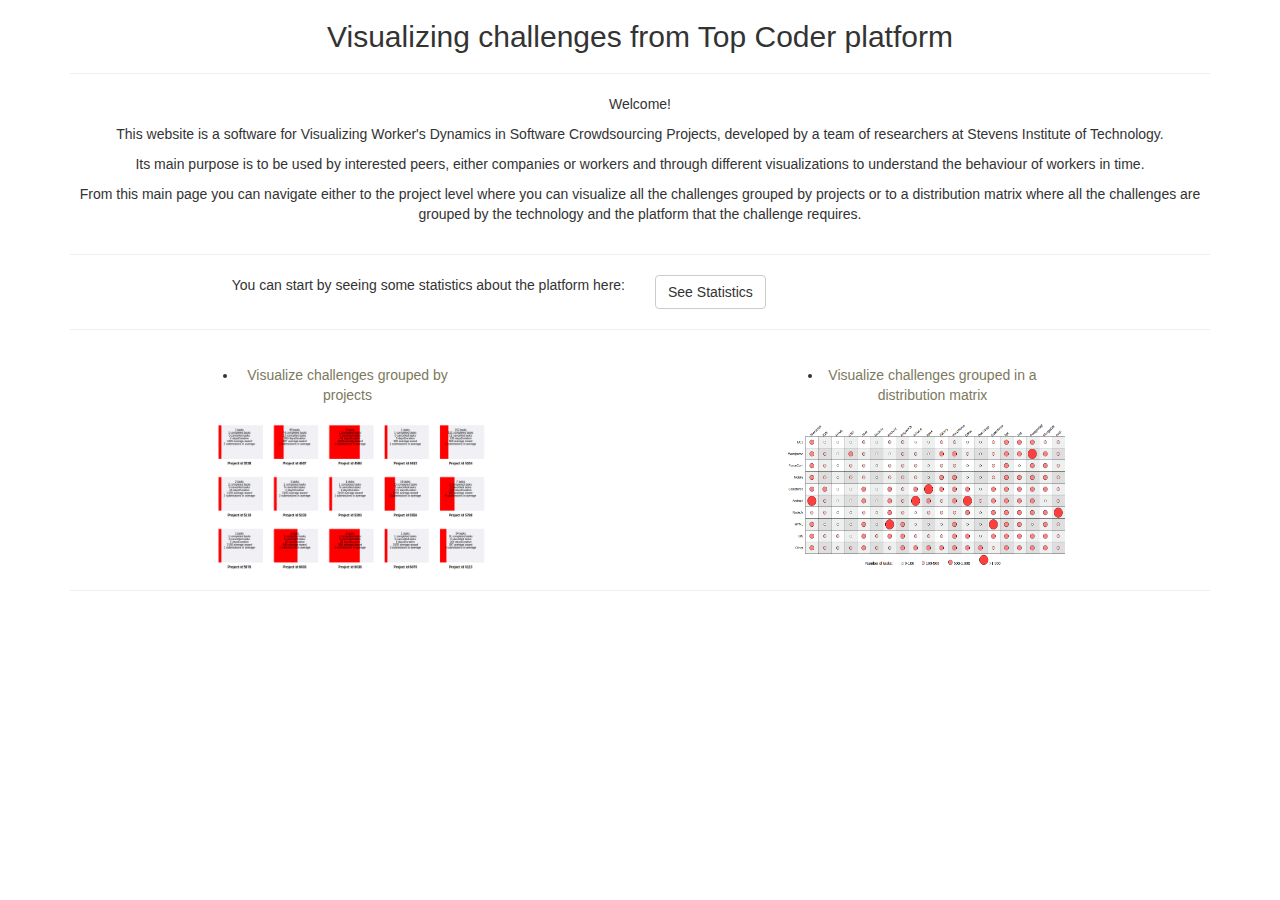
==== gui/index.html @ fe658c95 "Created platform statistics page. Added additional libraries." ====
<!DOCTYPE html>
<html lang="en">
<head>
	<meta charset="UTF-8">
	<title>Welcome</title>
	<link rel="stylesheet" href="css/style.css">
	<link rel="stylesheet" href="css/bootstrap.min.css">

	<script src='js/libs/jquery-1.7.2.js' type='text/javascript'></script>
	<script src='js/libs/bootstrap.min.js' type='text/javascript'></script>

	<style>
		li span { position: relative; left: -20px; color: #7c795d; font-family: 'Helvetica Neue', sans-serif;  }
		ul{ text-align:center; width:300px;margin-left:auto;margin-right:auto}
li{ float:left;padding:15px}
	</style>
</head>
<body>
	<div class="container" align="center">
		<h2 align="center">Visualizing challenges from Top Coder platform</h2>

		<hr>

		<div class="row">
			<p> Welcome! </p>
			<p> 
				This website is a software for Visualizing Worker's Dynamics in Software Crowdsourcing Projects,
				developed by a team of researchers at Stevens Institute of Technology.
			</p>
			<p>
				Its main purpose is to be used by interested peers, either companies or workers and through different
				visualizations to understand the behaviour of workers in time.
			</p>
			<p>
				From this main page you can navigate either to the project level where you can visualize all the 
				challenges grouped by projects or to a distribution matrix where all the challenges are grouped by the
				technology and the platform that the challenge requires.
			</p>
		</div>

			<hr>
		<div class="row">
			<div class="col-sm-6">
				<p style="float: right;"> You can start by seeing some statistics about the platform here: </p>
			</div>
			<div class="col-sm-6">
				<button type="button" class="btn btn-default" id="statistics" style="float: left;">See Statistics</button>				
			</div>
		</div>

			<hr>

		<div class="row">
			<div class="col-sm-6">
				<ul>
					<li><span>Visualize challenges grouped by projects</span></li>
				</ul>
				<a href="projects.html" 
					onMouseOver="return changeImage('groupedButton', 'data/grouped_by_projects.png')"
					onMouseOut= "return changeImage('groupedButton', 'data/small_multiples.png')" >
					<img name="groupedButton" src="data/small_multiples.png" width="300" height="150" border="0" alt="javascript button">
				</a>
			</div>
			<div class="col-sm-6">
				<ul>
					<li><span>Visualize challenges grouped in a distribution matrix</span></li>
				</ul>
				<a href="matrix.html" 
					onMouseOver="return changeImage('matrixButton', 'data/grouped_matrix.png')" 
					onMouseOut= "return changeImage('matrixButton', 'data/matrix.png')">
					<img name="matrixButton" src="data/matrix.png" width="300" height="150" border="0" alt="javascript button">
				</a>
			</div>
		</div>
		<hr>
	</div>

	<script>window.jQuery || document.write('<script src="js/libs/jquery-1.7.2.min.js"><\/script>')</script>

	<script src="js/libs/coffee-script.js"></script>
	<script src="js/libs/isotope.pkgd.min.js"></script>
	<script src="js/libs/d3.min.js"></script>
	<script src="js/libs/queue.min.js"></script>

	<script type="text/javascript">
		function changeImage(button, path) {
			document.images[button].src = path;
			return true;
		}

		$('#statistics').on('click', function (e) {
			url = 'statistics.html';
			window.open(url, '_self')
		})
	</script>
</body>
<html>
---- gui/css/style.css ----
.chart {
	float: left;
	padding-right: 5px;
	padding-bottom: 5px;
	padding-top:0;
	padding-left:0;
}

.chart2 {
  padding-right: 5px;
  padding-bottom: 5px;
  padding-top:0;
  padding-left:0;
}

.background {
	fill: #F0F0F5;
}

.title {
	font-size: 12px;
	font-weight: bold
}

.info {
	font-size: 10px;
}

.mouse_preview {
  pointer-events: all;
  cursor: pointer;
  fill: #F0F0F5;
}

.area-unf {
  fill: #FF0000;
}

.area {
  fill: #cec6b9;
}

.line {
  fill: none;
  stroke: #74736c;
  stroke-width: 1.4px;
}

svg {
  font-size: 10px;
}

.axis line, .grid line {
  stroke-width: .5px;
  shape-rendering: crispEdges;
  stroke: #fff;
  opacity: 0.5;
  pointer-events: none;
}

.axis path {
  display: none;
}

.hidden {
  display:none;
  opacity: 0.0;
}

#button-wrap-sort {
  width: 250px;
  margin-left: auto;
  margin-right: auto;
  height: 40px;
  margin-bottom: 10px;
  padding-left: 5px;
}

#button-wrap-filter {
  width: 380px;
  margin-left: auto;
  margin-right: auto;
  height: 40px;
  margin-bottom: 10px;
  padding-left: 5px;
}

#button-color-by {
  width: 260px;
  margin-left: auto;
  margin-right: auto;
  height: 40px;
  margin-bottom: 10px;
  padding-left: 5px;
}


.button {
  cursor: pointer;
  float: left;
  width: 107px;
  height: 30px;
  text-align: center;
  background: #fcfcfc;
  border: 1px solid #cecece;
  display: block;
  padding-top: 5px;
  margin-top: 10px;
  margin-left: 10px;
  border-radius: 5px 5px 5px 5px;
}

.button.active {
  box-shadow: inset 0px 0px 7px rgba(0,0,0,0.18);
  pointer-events: none;
  background-color: #e6e6e6;
}

#button-handles {
  width: 500px;
  margin-left: auto;
  margin-right: auto;
  height: 40px;
  margin-bottom: 10px;
  padding-left: 5px;
}

#colorBy {
  background-color: #F0F0F5;
}

body { font: 12px Arial;}

path { 
    stroke: black;
    stroke-width: 2;
    fill: none;
}

.axis path,
.axis line {
    fill: none;
    stroke: grey;
    stroke-width: 1;
    shape-rendering: crispEdges;
}

.clickable {
  cursor: pointer;
}

.slice text {
  font-size: 16pt;
  font-family: Arial;
}

/* project level stuff */
#nav {
    line-height:30px;
    background-color:#eeeeee;
    height:100vh;
    width:170px;
    float:left;
    padding:5px;
    position:fixed;
}

#nav_title {
    background-color:blue;
    height:50px;
    width:170px;
    position:fixed;
}

#nav li{
  margin: 10px 0;
}
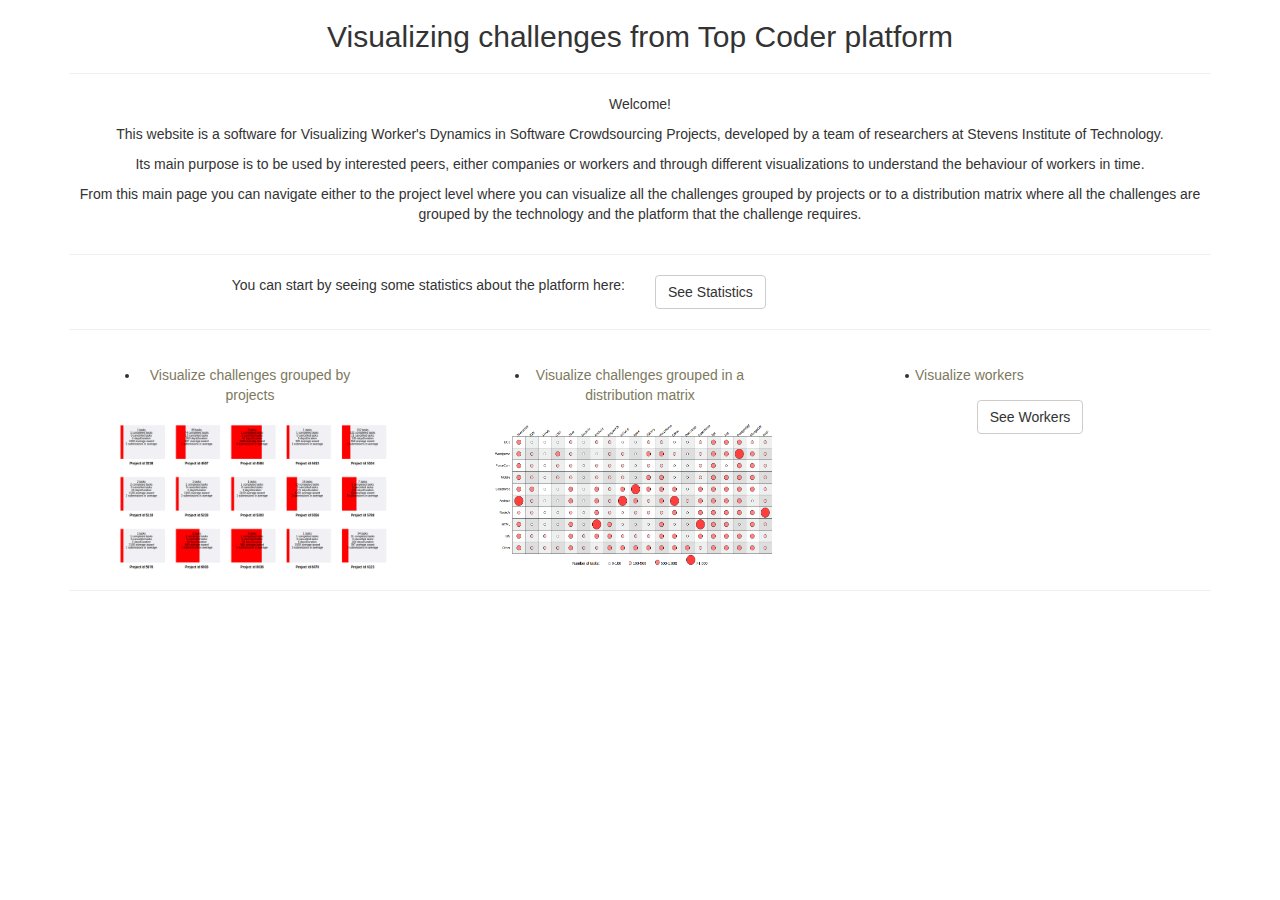
==== commit 7c435dc8: "Added info + created new page for searching workers." ====
--- a/gui/index.html
+++ b/gui/index.html
@@ -51,7 +51,7 @@
 			<hr>
 
 		<div class="row">
-			<div class="col-sm-6">
+			<div class="col-sm-4">
 				<ul>
 					<li><span>Visualize challenges grouped by projects</span></li>
 				</ul>
@@ -61,7 +61,7 @@
 					<img name="groupedButton" src="data/small_multiples.png" width="300" height="150" border="0" alt="javascript button">
 				</a>
 			</div>
-			<div class="col-sm-6">
+			<div class="col-sm-4">
 				<ul>
 					<li><span>Visualize challenges grouped in a distribution matrix</span></li>
 				</ul>
@@ -70,6 +70,16 @@
 					onMouseOut= "return changeImage('matrixButton', 'data/matrix.png')">
 					<img name="matrixButton" src="data/matrix.png" width="300" height="150" border="0" alt="javascript button">
 				</a>
+			</div>
+			<div class="col-sm-4">
+				<div class="row">
+					<ul>
+						<li><span>Visualize workers</span></li>
+					</ul>
+				</div>
+				<div class="row">
+					<button type="button" class="btn btn-default" id="workers">See Workers</button>
+				</div>
 			</div>
 		</div>
 		<hr>
@@ -82,6 +92,8 @@
 	<script src="js/libs/d3.min.js"></script>
 	<script src="js/libs/queue.min.js"></script>
 
+	<script src="js/utils.js"></script>
+
 	<script type="text/javascript">
 		function changeImage(button, path) {
 			document.images[button].src = path;
@@ -92,6 +104,17 @@
 			url = 'statistics.html';
 			window.open(url, '_self')
 		})
+
+		$('#workers').on('click', function (e) {
+			url = 'search-workers.html';
+			window.open(url, '_self')
+		})
+
+		var wsUrl = getWebServerURL();
+		var wakeupUrl =  wsUrl + "/wakeup";
+		d3.json(wakeupUrl, function (data) {
+
+		});
 	</script>
 </body>
 <html>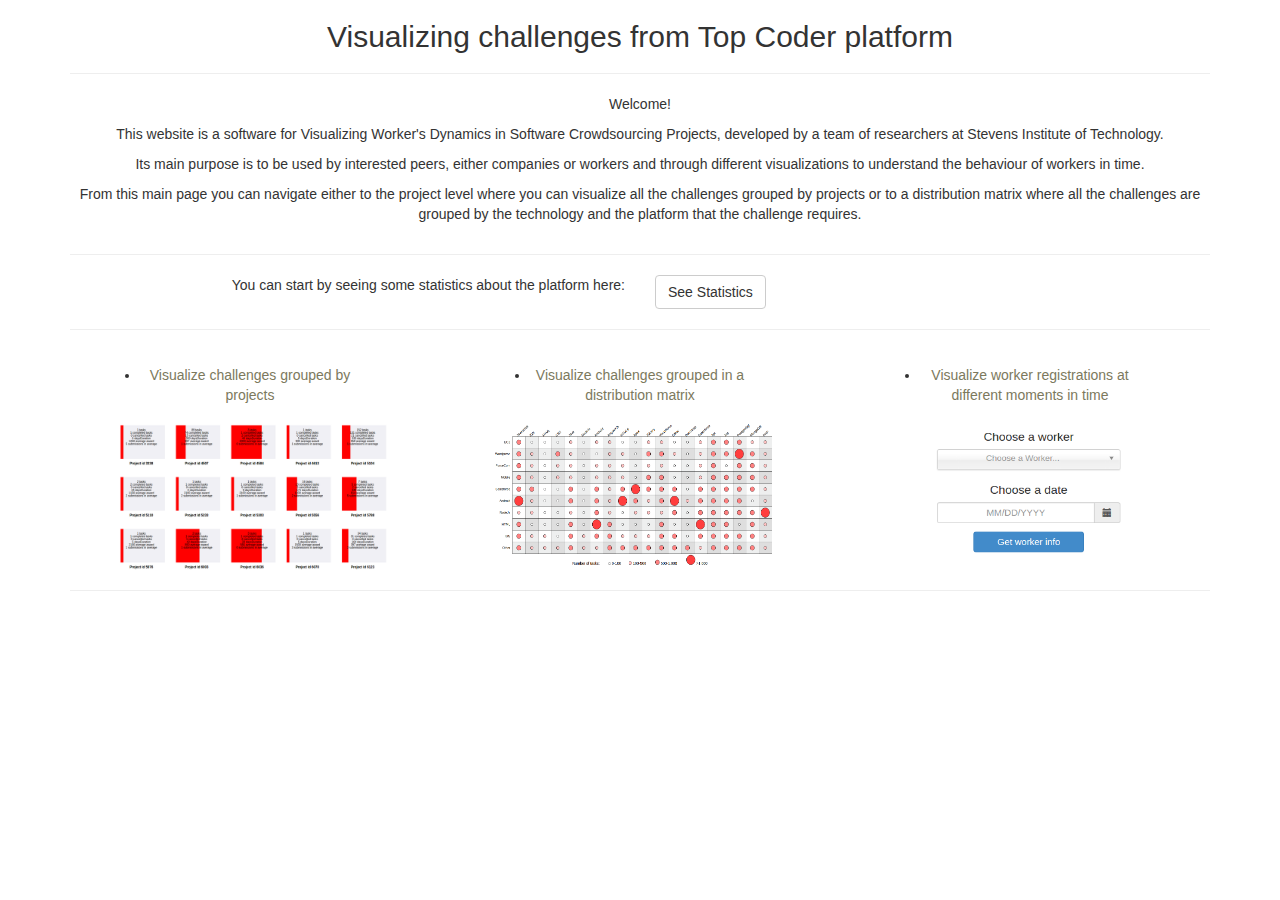
==== commit d0dc1f9c: "Updated first page with link to the workers page + changed animation effect." ====
--- a/gui/index.html
+++ b/gui/index.html
@@ -55,31 +55,37 @@
 				<ul>
 					<li><span>Visualize challenges grouped by projects</span></li>
 				</ul>
-				<a href="projects.html" 
-					onMouseOver="return changeImage('groupedButton', 'data/grouped_by_projects.png')"
-					onMouseOut= "return changeImage('groupedButton', 'data/small_multiples.png')" >
-					<img name="groupedButton" src="data/small_multiples.png" width="300" height="150" border="0" alt="javascript button">
+				<a href="projects.html">
+					<img name="groupedButton"
+							onMouseOver="bigImg(this)"
+							onMouseOut="normalImg(this)"
+							src="data/small_multiples.png"
+							width="300" height="150" border="0" alt="javascript button">
 				</a>
 			</div>
 			<div class="col-sm-4">
 				<ul>
 					<li><span>Visualize challenges grouped in a distribution matrix</span></li>
 				</ul>
-				<a href="matrix.html" 
-					onMouseOver="return changeImage('matrixButton', 'data/grouped_matrix.png')" 
-					onMouseOut= "return changeImage('matrixButton', 'data/matrix.png')">
-					<img name="matrixButton" src="data/matrix.png" width="300" height="150" border="0" alt="javascript button">
+				<a href="matrix.html">
+					<img name="matrixButton"
+							onMouseOver="bigImg(this)"
+							onMouseOut="normalImg(this)"
+							src="data/matrix.png"
+							width="300" height="150" border="0" alt="javascript button">
 				</a>
 			</div>
 			<div class="col-sm-4">
-				<div class="row">
-					<ul>
-						<li><span>Visualize workers</span></li>
-					</ul>
-				</div>
-				<div class="row">
-					<button type="button" class="btn btn-default" id="workers">See Workers</button>
-				</div>
+				<ul>
+					<li><span>Visualize worker registrations at different moments in time</span></li>
+				</ul>
+				<a href="search-workers.html">
+					<img name="workersButton"
+							onMouseOver="bigImg(this)"
+							onMouseOut="normalImg(this)"
+							src="data/workers.png"
+							width="300" height="150" border="0" alt="javascript button">
+				</a>
 			</div>
 		</div>
 		<hr>
@@ -95,9 +101,14 @@
 	<script src="js/utils.js"></script>
 
 	<script type="text/javascript">
-		function changeImage(button, path) {
-			document.images[button].src = path;
-			return true;
+		function bigImg(x) {
+			x.style.height = "200px";
+			x.style.width = "400px";
+		}
+
+		function normalImg(x) {
+			x.style.height = "150px";
+			x.style.width = "300px";
 		}
 
 		$('#statistics').on('click', function (e) {
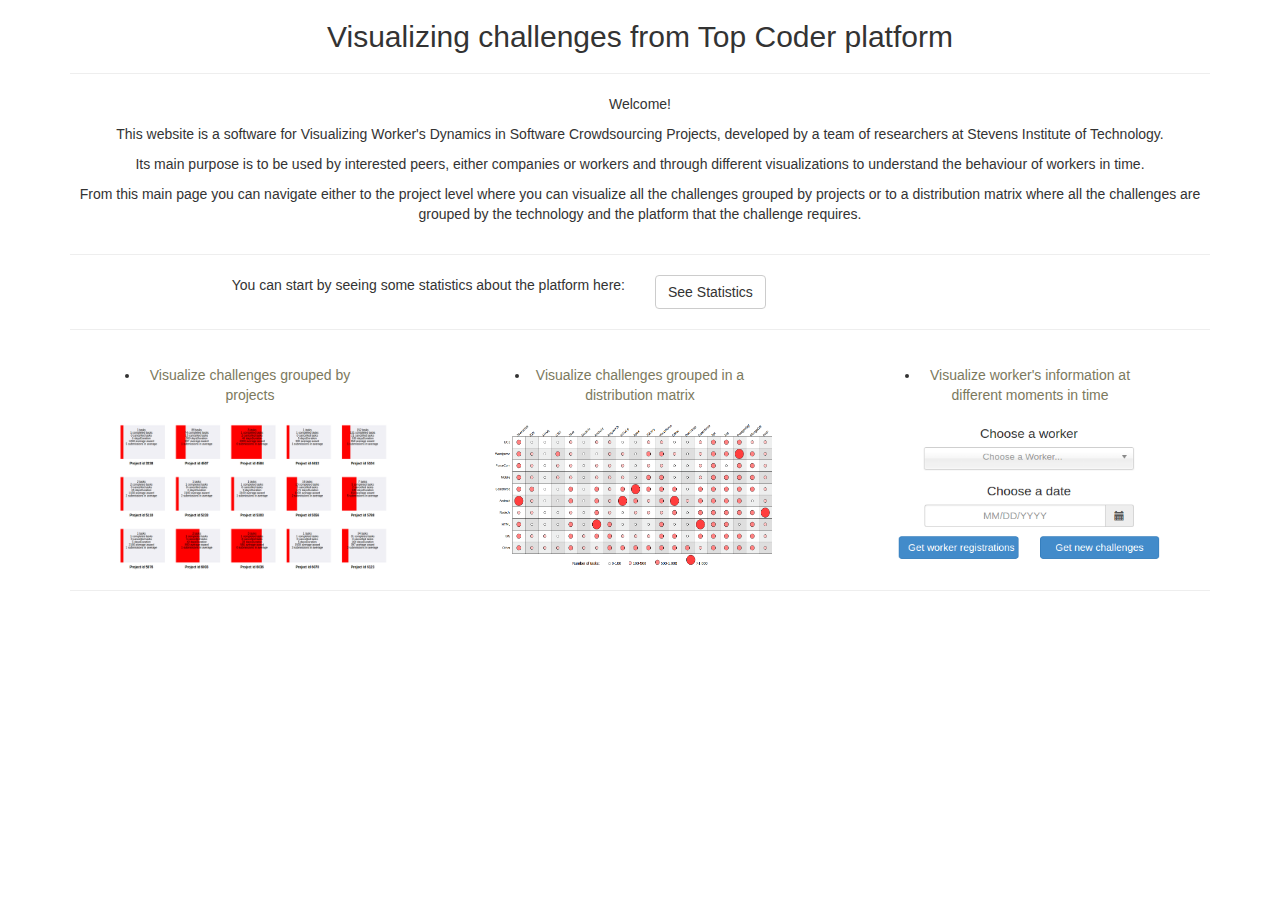
==== commit 253c36a0: "Small edits on worker searchign page." ====
--- a/gui/index.html
+++ b/gui/index.html
@@ -77,7 +77,7 @@
 			</div>
 			<div class="col-sm-4">
 				<ul>
-					<li><span>Visualize worker registrations at different moments in time</span></li>
+					<li><span>Visualize worker's information at different moments in time</span></li>
 				</ul>
 				<a href="search-workers.html">
 					<img name="workersButton"
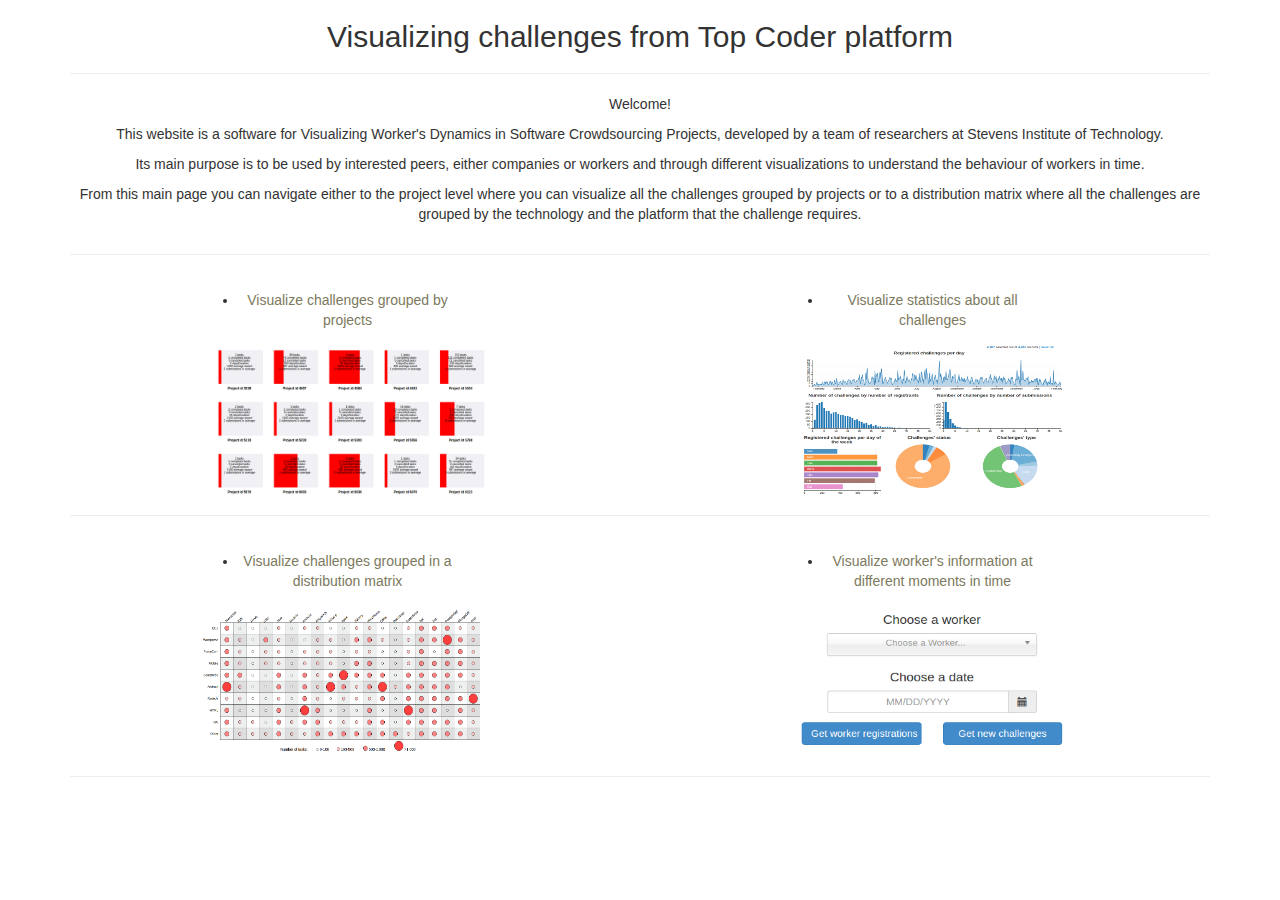
==== commit d5be5cc7: "Created image link for statistics." ====
--- a/gui/index.html
+++ b/gui/index.html
@@ -38,20 +38,10 @@
 			</p>
 		</div>
 
-			<hr>
+		<hr>
+
 		<div class="row">
 			<div class="col-sm-6">
-				<p style="float: right;"> You can start by seeing some statistics about the platform here: </p>
-			</div>
-			<div class="col-sm-6">
-				<button type="button" class="btn btn-default" id="statistics" style="float: left;">See Statistics</button>				
-			</div>
-		</div>
-
-			<hr>
-
-		<div class="row">
-			<div class="col-sm-4">
 				<ul>
 					<li><span>Visualize challenges grouped by projects</span></li>
 				</ul>
@@ -63,7 +53,22 @@
 							width="300" height="150" border="0" alt="javascript button">
 				</a>
 			</div>
-			<div class="col-sm-4">
+			<div class="col-sm-6">
+				<ul>
+					<li><span>Visualize statistics about all challenges</span></li>
+				</ul>
+				<a href="statistics.html">
+					<img name="groupedButton"
+							onMouseOver="bigImg(this)"
+							onMouseOut="normalImg(this)"
+							src="data/statistics.png"
+							width="300" height="150" border="0" alt="javascript button">
+				</a>
+			</div>
+		</div>
+		<hr>
+		<div class="row">
+			<div class="col-sm-6">
 				<ul>
 					<li><span>Visualize challenges grouped in a distribution matrix</span></li>
 				</ul>
@@ -75,7 +80,7 @@
 							width="300" height="150" border="0" alt="javascript button">
 				</a>
 			</div>
-			<div class="col-sm-4">
+			<div class="col-sm-6">
 				<ul>
 					<li><span>Visualize worker's information at different moments in time</span></li>
 				</ul>
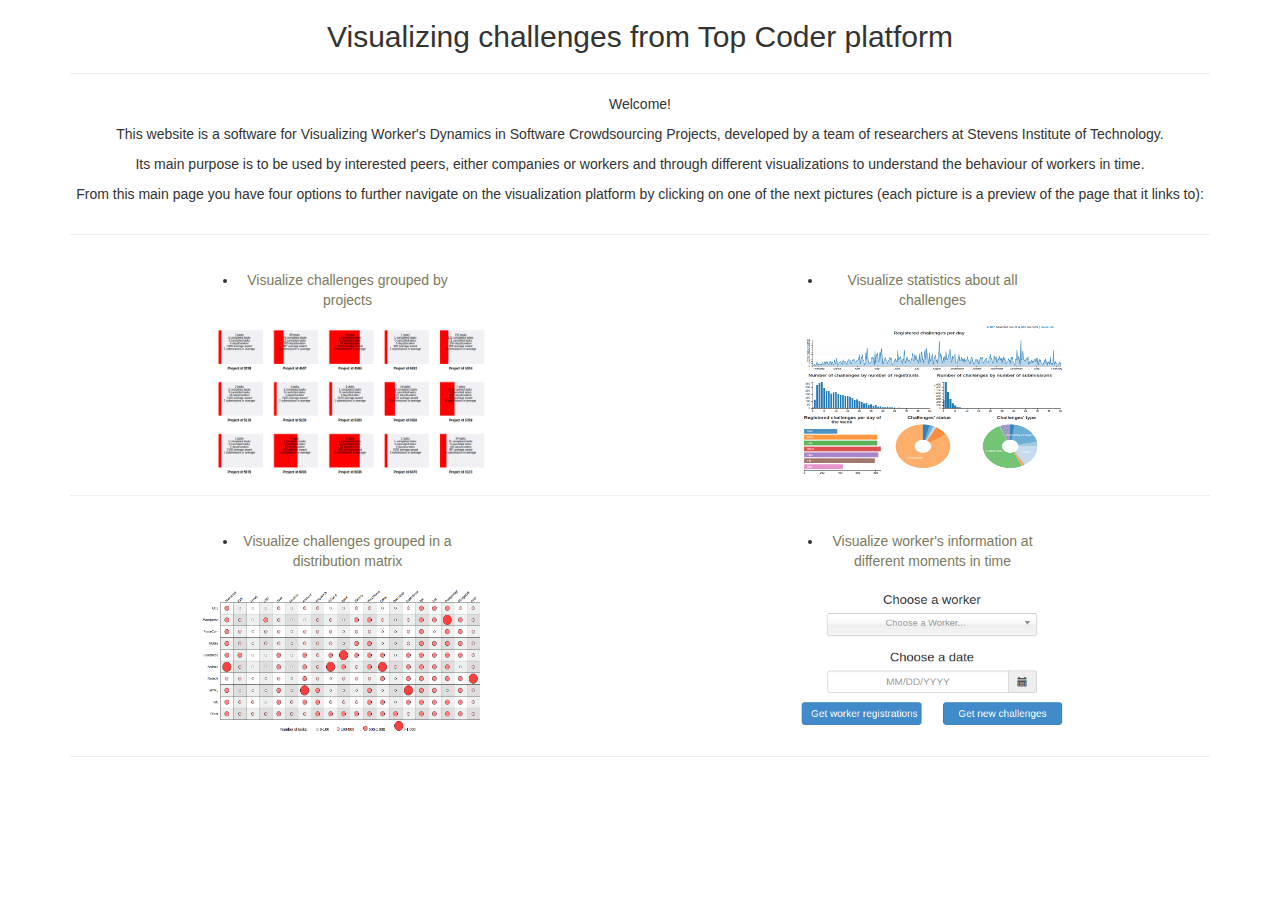
==== commit 98ffab7b: "Edited main page info text." ====
--- a/gui/index.html
+++ b/gui/index.html
@@ -32,9 +32,8 @@
 				visualizations to understand the behaviour of workers in time.
 			</p>
 			<p>
-				From this main page you can navigate either to the project level where you can visualize all the 
-				challenges grouped by projects or to a distribution matrix where all the challenges are grouped by the
-				technology and the platform that the challenge requires.
+				From this main page you have four options to further navigate on the visualization platform by clicking
+				on one of the next pictures (each picture is a preview of the page that it links to):
 			</p>
 		</div>
 
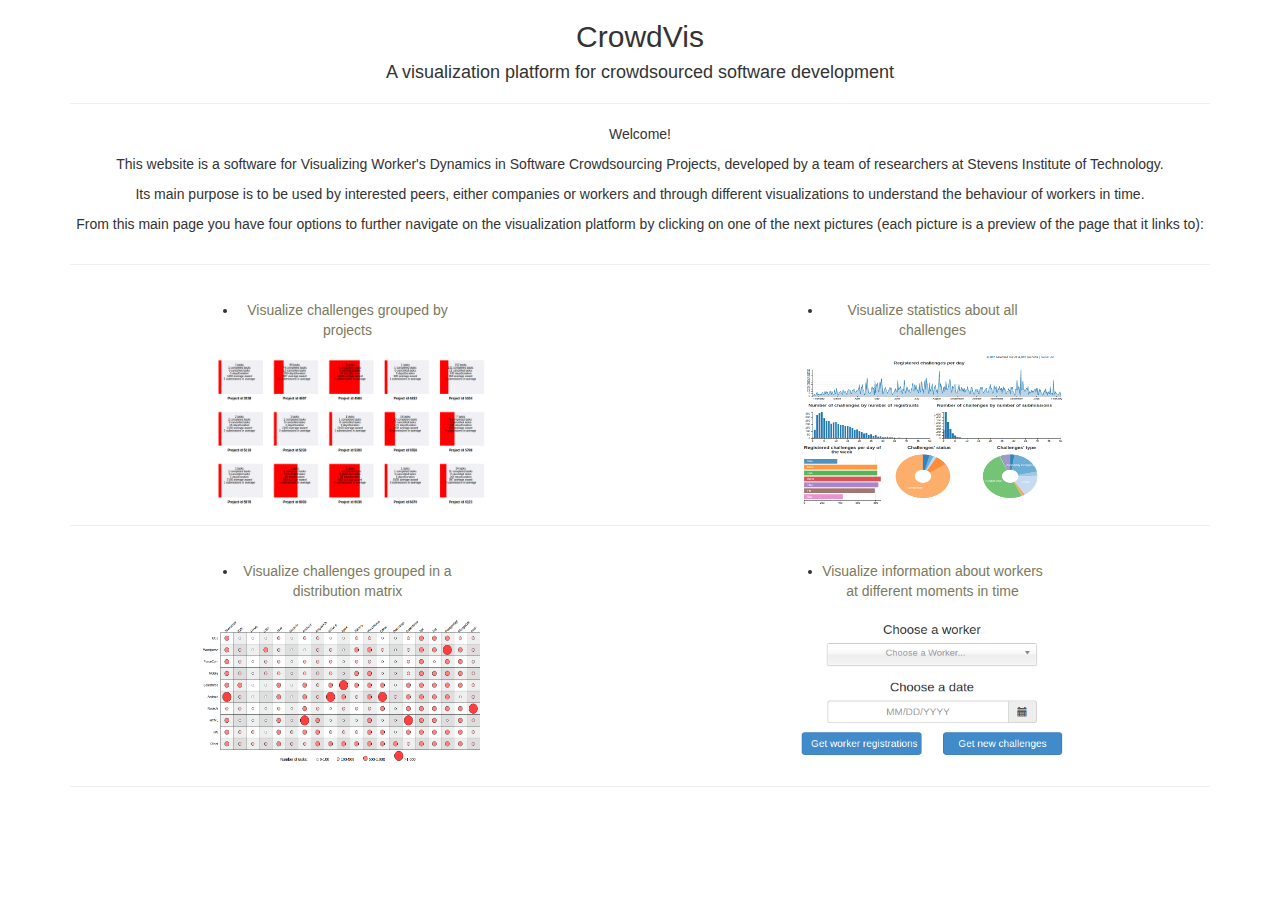
==== commit cc1662da: "Minor changes." ====
--- a/gui/index.html
+++ b/gui/index.html
@@ -17,7 +17,8 @@
 </head>
 <body>
 	<div class="container" align="center">
-		<h2 align="center">Visualizing challenges from Top Coder platform</h2>
+		<h2 align="center">CrowdVis</h2>
+		<h4 align="center">A visualization platform for crowdsourced software development</h4>
 
 		<hr>
 
@@ -81,7 +82,7 @@
 			</div>
 			<div class="col-sm-6">
 				<ul>
-					<li><span>Visualize worker's information at different moments in time</span></li>
+					<li><span>Visualize information about workers at different moments in time</span></li>
 				</ul>
 				<a href="search-workers.html">
 					<img name="workersButton"
